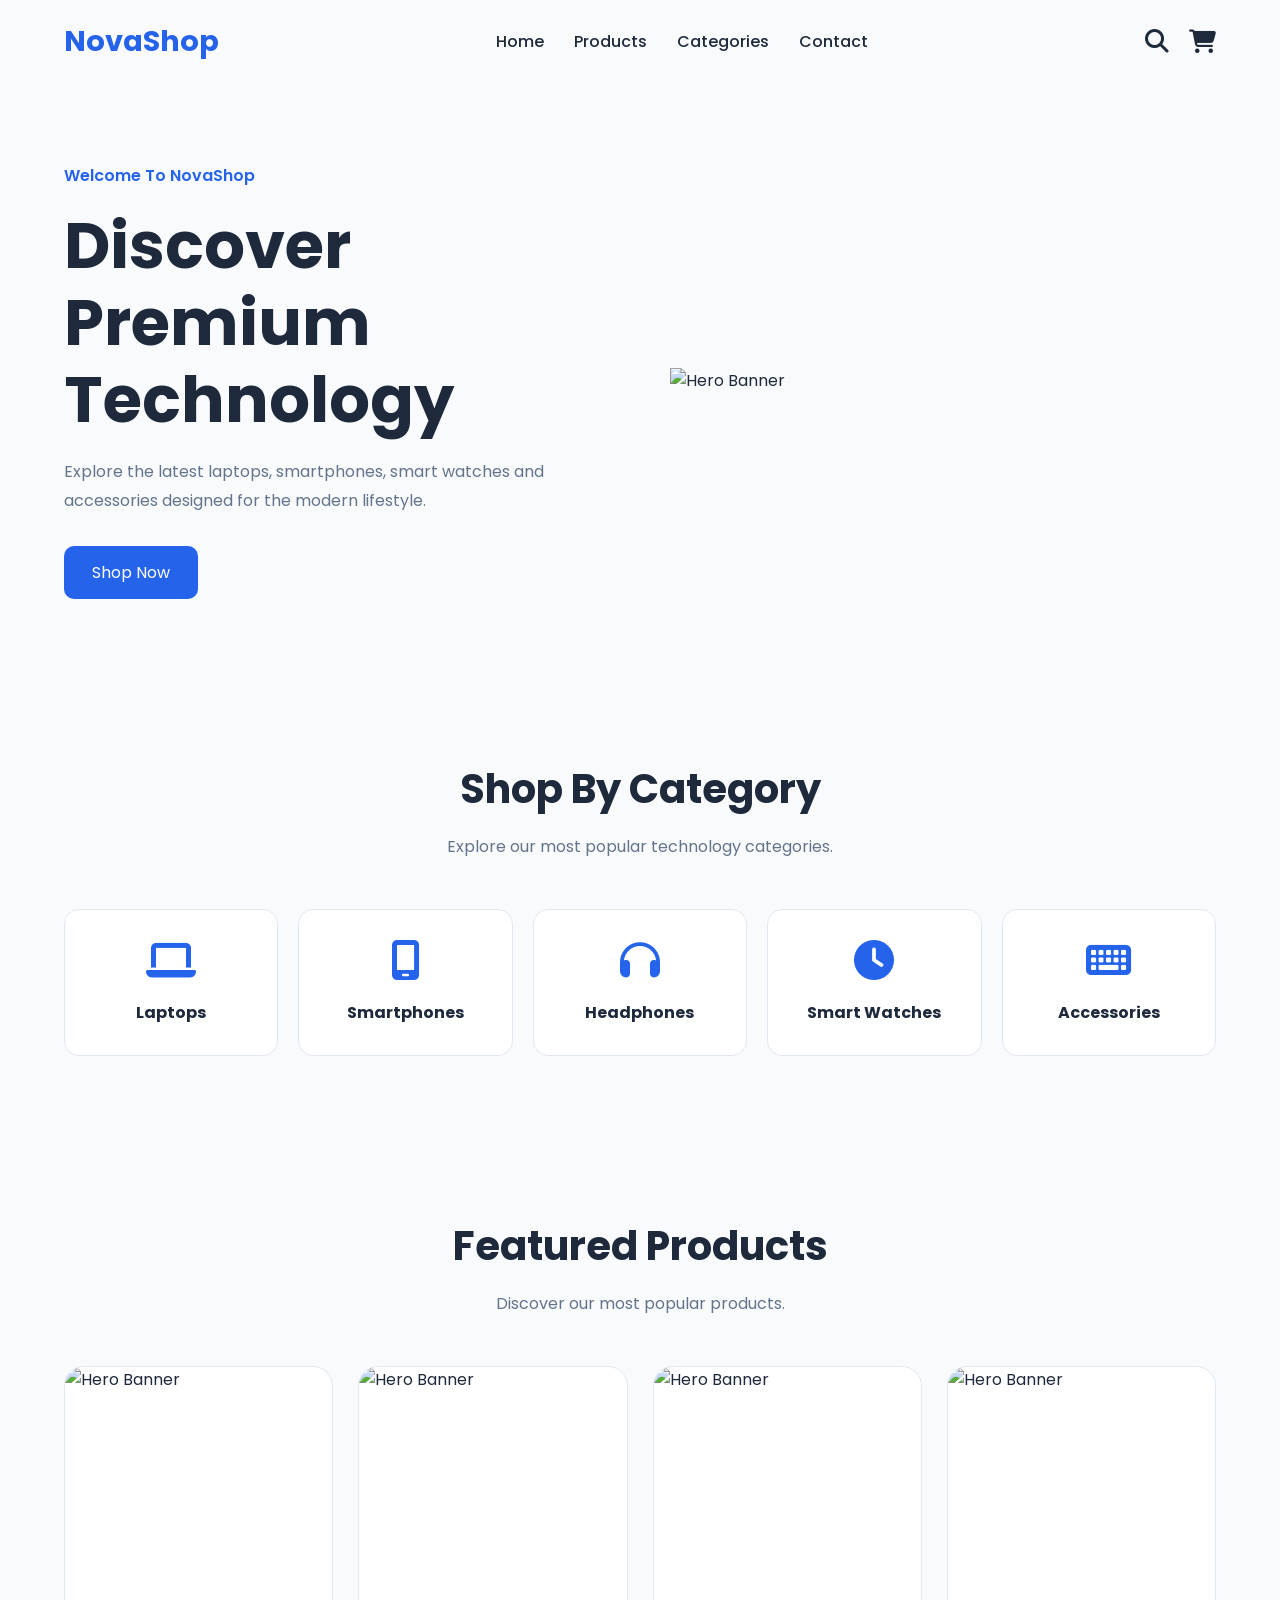
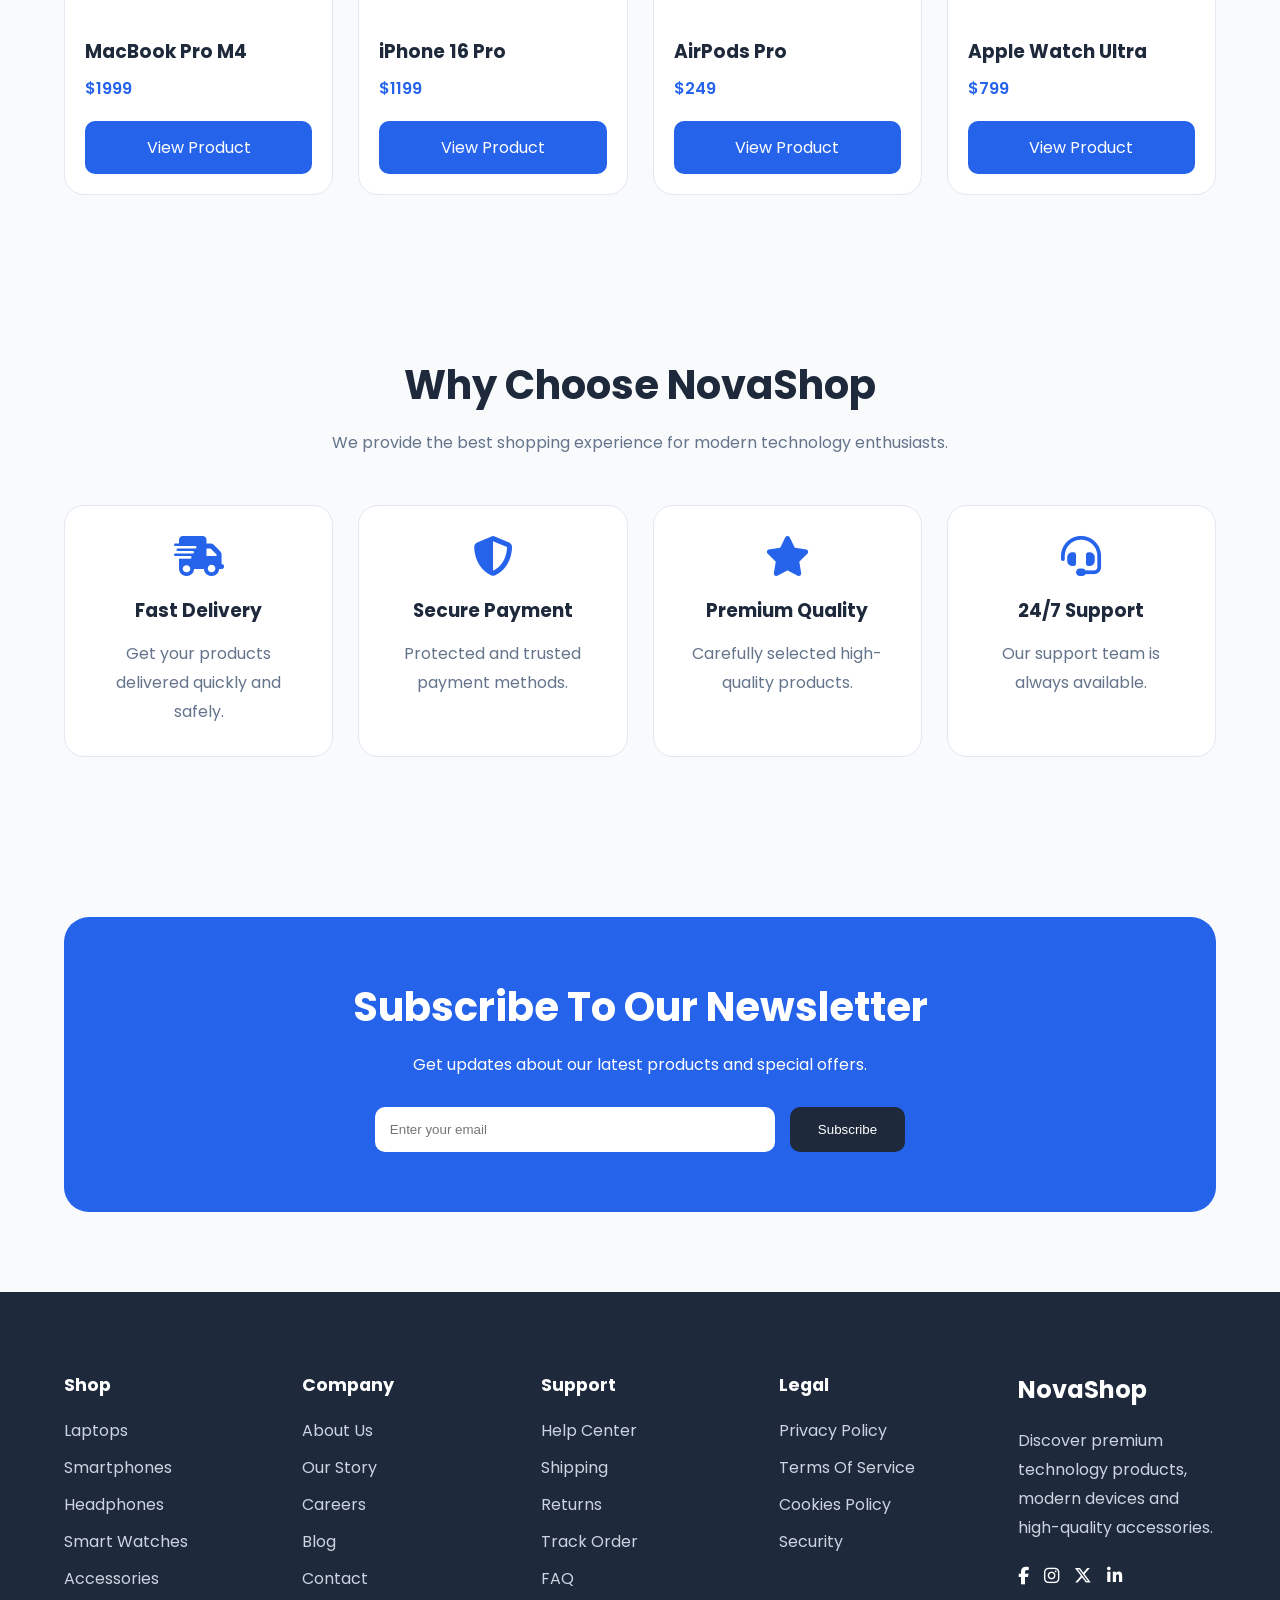
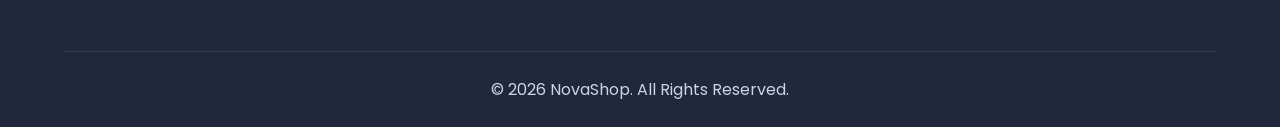
==== index.html @ 2e151ddd "Add homepage UI, responsive navbar, mobile sidebar navigation, search interaction, CSS architecture," ====
<!DOCTYPE html>
<html lang="en">

<head>

    <meta charset="UTF-8">

    <meta name="viewport" content="width=device-width, initial-scale=1.0">

    <title>NovaShop | Premium Tech Store</title>

    <!-- Google Font -->

    <link rel="preconnect" href="https://fonts.googleapis.com">

    <link rel="preconnect" href="https://fonts.gstatic.com" crossorigin>

    <link href="https://fonts.googleapis.com/css2?family=Poppins:wght@300;400;500;600;700;800&display=swap" rel="stylesheet">

    <!-- Font Awesome -->

    <link rel="stylesheet" href="https://cdnjs.cloudflare.com/ajax/libs/font-awesome/6.7.2/css/all.min.css">

    <!-- Main CSS -->

    <link rel="stylesheet" href="assets/css/style.css">
    <link rel="stylesheet" href="assets/css/responsive.css">

</head>

<body>

    <header>

        

        <nav class="navbar container">

            <a href="index.html" class="logo">
                NovaShop
            </a>

            <!-- Desktop Navigation -->

            <ul class="nav-links">

                <li>
                    <a href="index.html">Home</a>
                </li>

                <li>
                    <a href="products.html">Products</a>
                </li>

                <li>
                    <a href="#">Categories</a>
                </li>

                <li>
                    <a href="#">Contact</a>
                </li>

                

            </ul>

            <!-- Desktop Icons -->

           <div class="nav-actions">

                <div class="nav-icons">

                    <a href="#" class="search-toggle">
                        <i class="fa-solid fa-magnifying-glass"></i>
                    </a>
                    
                    <a href="cart.html">
                        <i class="fa-solid fa-cart-shopping"></i>
                    </a>
                    
                    <div class="menu-toggle">
                        <i class="fa-solid fa-bars"></i>
                    </div>
                    
                </div>
            </div>

        </nav>

        <div class="search-box ">

            <input id="search-input" type="text" placeholder="Search products...">

        </div>

    </header>

    <div class="overlay"></div>
    

    <main>

        <section class="hero">

            <div class="container">

                <div class="hero-content">

                    <div class="hero-text">

                        <span class="hero-subtitle">
                            Welcome To NovaShop
                        </span>

                        <h1>
                            Discover Premium Technology
                        </h1>

                        <p>
                            Explore the latest laptops, smartphones,
                            smart watches and accessories designed
                            for the modern lifestyle.
                        </p>

                        <a href="products.html" class="btn">
                            Shop Now
                        </a>

                    </div>

                    <div class="hero-image">

                        <!-- <img src="assets/images/banners/hero-banner.png"
                        alt="Hero Banner"> -->

                        <img src="https://placehold.co/600x500"
                            alt="Hero Banner">

                    </div>

                </div>

            </div>

        </section>

        <section class="categories">

            <div class="container">

                <div class="section-title">

                    <h2>Shop By Category</h2>

                    <p>
                        Explore our most popular technology categories.
                    </p>

                </div>

                <div class="categories-container">

                    <div class="category-card">

                        <i class="fa-solid fa-laptop"></i>

                        <h3>Laptops</h3>

                    </div>

                    <div class="category-card">

                        <i class="fa-solid fa-mobile-screen"></i>

                        <h3>Smartphones</h3>

                    </div>

                    <div class="category-card">

                        <i class="fa-solid fa-headphones"></i>

                        <h3>Headphones</h3>

                    </div>

                    <div class="category-card">

                       <i class="fa-solid fa-clock"></i>

                        <h3>Smart Watches</h3>

                    </div>

                    <div class="category-card">

                        <i class="fa-solid fa-keyboard"></i>

                        <h3>Accessories</h3>

                    </div>

                </div>

            </div>

        </section>

        <section class="featured-products">

            <div class="container">

                <div class="section-title">

                    <h2>Featured Products</h2>

                    <p>
                        Discover our most popular products.
                    </p>

                </div>

                <div class="products-grid">

                    <div class="product-card">

                        <img src="https://placehold.co/600x500"
                            alt="Hero Banner">

                        <!-- <img src="assets/images/products/product-1.png" alt="Product"> -->

                        <div class="product-info">

                            <h3>MacBook Pro M4</h3>

                            <p>$1999</p>

                            <a href="#" class="btn">
                                View Product
                            </a>

                        </div>

                    </div>

                    <div class="product-card">

                        <img src="https://placehold.co/600x500"
                            alt="Hero Banner">

                        <!-- <img src="assets/images/products/product-2.png" alt="Product"> -->

                        <div class="product-info">

                            <h3>iPhone 16 Pro</h3>

                            <p>$1199</p>

                            <a href="#" class="btn">
                                View Product
                            </a>

                        </div>

                    </div>

                    <div class="product-card">

                        <img src="https://placehold.co/600x500"
                            alt="Hero Banner">

                        <!-- <img src="assets/images/products/product-3.png" alt="Product"> -->

                        <div class="product-info">

                            <h3>AirPods Pro</h3>

                            <p>$249</p>

                            <a href="#" class="btn">
                                View Product
                            </a>

                        </div>

                    </div>

                    <div class="product-card">

                        <img src="https://placehold.co/600x500"
                            alt="Hero Banner">

                        <!-- <img src="assets/images/products/product-4.png" alt="Product"> -->

                        <div class="product-info">

                            <h3>Apple Watch Ultra</h3>

                            <p>$799</p>

                            <a href="#" class="btn">
                                View Product
                            </a>

                        </div>

                    </div>

                </div>

            </div>

        </section>

        <section class="features">

            <div class="container">

                <div class="section-title">

                    <h2>Why Choose NovaShop</h2>

                    <p>
                        We provide the best shopping experience
                        for modern technology enthusiasts.
                    </p>

                </div>

                <div class="features-grid">

                    <div class="feature-card">

                        <i class="fa-solid fa-truck-fast"></i>

                        <h3>Fast Delivery</h3>

                        <p>
                            Get your products delivered quickly
                            and safely.
                        </p>

                    </div>

                    <div class="feature-card">

                        <i class="fa-solid fa-shield-halved"></i>

                        <h3>Secure Payment</h3>

                        <p>
                            Protected and trusted payment methods.
                        </p>

                    </div>

                    <div class="feature-card">

                        <i class="fa-solid fa-star"></i>

                        <h3>Premium Quality</h3>

                        <p>
                            Carefully selected high-quality products.
                        </p>

                    </div>

                    <div class="feature-card">

                        <i class="fa-solid fa-headset"></i>

                        <h3>24/7 Support</h3>

                        <p>
                            Our support team is always available.
                        </p>

                    </div>

                </div>

            </div>

        </section>

        <section class="newsletter">

            <div class="container">

                <div class="newsletter-content">

                    <h2>
                        Subscribe To Our Newsletter
                    </h2>

                    <p>
                        Get updates about our latest products
                        and special offers.
                    </p>

                    <form>

                        <input
                            type="email"
                            placeholder="Enter your email">

                        <button type="submit" class="btn">
                            Subscribe
                        </button>

                    </form>

                </div>

            </div>

        </section>

    </main>



    <footer class="footer">

        <div class="container">

            <div class="footer-container">

                <div class="footer-column">

                    <h3>Shop</h3>

                    <ul>

                        <li><a href="#">Laptops</a></li>

                        <li><a href="#">Smartphones</a></li>

                        <li><a href="#">Headphones</a></li>

                        <li><a href="#">Smart Watches</a></li>

                        <li><a href="#">Accessories</a></li>

                    </ul>

                </div>

                <div class="footer-column">

                    <h3>Company</h3>

                    <ul>

                        <li><a href="about.html">About Us</a></li>

                        <li><a href="#">Our Story</a></li>

                        <li><a href="#">Careers</a></li>

                        <li><a href="#">Blog</a></li>

                        <li><a href="contact.html">Contact</a></li>

                    </ul>

                </div>

                <div class="footer-column">

                    <h3>Support</h3>

                    <ul>

                        <li><a href="#">Help Center</a></li>

                        <li><a href="#">Shipping</a></li>

                        <li><a href="#">Returns</a></li>

                        <li><a href="#">Track Order</a></li>

                        <li><a href="#">FAQ</a></li>

                    </ul>

                </div>

                <div class="footer-column">

                    <h3>Legal</h3>

                    <ul>

                        <li><a href="#">Privacy Policy</a></li>

                        <li><a href="#">Terms Of Service</a></li>

                        <li><a href="#">Cookies Policy</a></li>

                        <li><a href="#">Security</a></li>

                    </ul>

                </div>

                <div class="footer-column footer-brand">

                    <h2>NovaShop</h2>

                    <p>
                        Discover premium technology products,
                        modern devices and high-quality accessories.
                    </p>

                    <div class="social-icons">

                        <a href="#">
                            <i class="fa-brands fa-facebook-f"></i>
                        </a>

                        <a href="#">
                            <i class="fa-brands fa-instagram"></i>
                        </a>

                        <a href="#">
                            <i class="fa-brands fa-x-twitter"></i>
                        </a>

                        <a href="#">
                            <i class="fa-brands fa-linkedin-in"></i>
                        </a>

                    </div>

                </div>

            </div>

            <div class="footer-bottom">

                <p>
                    © 2026 NovaShop. All Rights Reserved.
                </p>

            </div>

        </div>

    </footer>

    <script src="assets/js/main.js"></script>
</body>

</html>
---- assets/css/style.css ----
/* RESET */


* {
    margin: 0;
    padding: 0;
    box-sizing: border-box;
}


   /* ROOT VARIABLES */

:root {

    --primary-color: #2563eb;

    --secondary-color: #1e293b;

    --background-color: #f8fafc;

    --white-color: #ffffff;

    --gray-color: #64748b;

    --border-color: #e2e8f0;

    --transition: 0.3s;
}


/* GLOBAL STYLES*/

html {
    scroll-behavior: smooth;
}

body {

    font-family: "Poppins", sans-serif;

    background-color: var(--background-color);

    color: var(--secondary-color);
}

img {
    max-width: 100%;
    display: block;
}

a {
    text-decoration: none;
}

ul {
    list-style: none;
}


/* REUSABLE CLASSES */

.container {

    width: 90%;

    max-width: 1200px;

    margin: 0 auto;
}


.btn {

    display: inline-block;

    padding: 14px 28px;

    background-color: var(--primary-color);

    color: var(--white-color);

    border-radius: 10px;

    transition: var(--transition);
    
}

.btn:hover {

    transform: translateY(-3px);
}





/*  HEADER*/

.header {

    background-color: var(--white-color);

    border-bottom: 1px solid var(--border-color);
}


.overlay {

    position: fixed;

    top: 0;

    left: 0;

    width: 100%;

    height: 100vh;

    background: rgba(0,0,0,0.4);

    opacity: 0;

    visibility: hidden;

    transition: 0.4s;

    z-index: 999;
}

/*  NAVBAR */

.navbar {

    display: flex;

    justify-content: space-between;

    align-items: center;

    padding: 20px 0;
}


.logo {

    font-size: 1.8rem;

    font-weight: 700;

    color: var(--primary-color);
}


.nav-links {

    display: flex;

    gap: 30px;
}


.nav-links a {

    color: var(--secondary-color);

    font-weight: 500;

    transition: var(--transition);
}


.nav-links a:hover {

    color: var(--primary-color);
}


.nav-icons {

    display: flex;

    gap: 20px;
}


.menu-toggle {

    display: none;

    font-size: 1.5rem;

    cursor: pointer;
}


.nav-icons a {

    color: var(--secondary-color);

    font-size: 1.5rem;

    transition: var(--transition);
}


.nav-icons a:hover {

    color: var(--primary-color);
}

.mobile-icons {

    display: none;
}



.search-box {

    display: none;

    padding: 20px 0;

    animation: searchDrop 0.3s ease;

     width: 100%;
}

@keyframes searchDrop {

    from {

        opacity: 0;

        transform: translateY(-10px);
    }

    to {

        opacity: 1;

        transform: translateY(0);
    }
}


.search-box.active {

     display: flex;

    justify-content: center;

    padding: 20px 0;
}


.search-box input {

    width: 100%;

    max-width: 600px;

    padding: 15px 20px;

    border: 1px solid var(--border-color);

    border-radius: 10px;

     box-shadow: 0 5px 15px rgba(0,0,0,0.08);

    font-size: 1rem;

    outline: none;
}


/* Hero  */





.hero {

    padding: 80px 0;
}


.hero-content {

    display: flex;

    align-items: center;

    justify-content: space-between;

    gap: 60px;
}


.hero-text {

    flex: 1;
}


.hero-subtitle {

    color: var(--primary-color);

    font-weight: 600;
}


.hero-text h1 {

    font-size: 4rem;

    line-height: 1.2;

    margin: 20px 0;
}


.hero-text p {

    color: var(--gray-color);

    line-height: 1.8;

    margin-bottom: 30px;
}


.hero-image {

    flex: 1;
}


.hero-image img {

    width: 100%;
}


/*SECTION TITLE */

.section-title {

    text-align: center;

    margin-bottom: 50px;
}

.section-title h2 {

    font-size: 2.5rem;

    margin-bottom: 15px;
}

.section-title p {

    color: var(--gray-color);
}


/* CATEGORIES*/

.categories {

    padding: 80px 0;
}

.categories-container {

    display: grid;

    grid-template-columns: repeat(5, 1fr);

    gap: 20px;
}

.category-card {

    background-color: var(--white-color);

    padding: 30px 20px;

    text-align: center;

    border-radius: 15px;

    border: 1px solid var(--border-color);

    transition: var(--transition);

    cursor: pointer;
}

.category-card:hover {

    transform: translateY(-8px);
}

.category-card i {

    font-size: 2.5rem;

    color: var(--primary-color);

    margin-bottom: 20px;
}

.category-card h3 {

    font-size: 1rem;
}





/* FEATURED PRODUCTS*/

.featured-products {

    padding: 80px 0;
}

.products-grid {

    display: grid;

    grid-template-columns: repeat(4, 1fr);

    gap: 25px;
}

.product-card {

    background-color: var(--white-color);

    border-radius: 20px;

    overflow: hidden;

    border: 1px solid var(--border-color);

    transition: var(--transition);
}

.product-card:hover {

    transform: translateY(-10px);
}

.product-card img {

    width: 100%;

    height: 250px;

    object-fit: cover;
}

.product-info {

    padding: 20px;
}

.product-info h3 {

    margin-bottom: 10px;
}

.product-info p {

    color: var(--primary-color);

    font-weight: 600;

    margin-bottom: 20px;
}

.product-info .btn {

    width: 100%;

    text-align: center;
}



/* FEATURES */

.features {

    padding: 80px 0;
}

.features-grid {

    display: grid;

    grid-template-columns: repeat(4, 1fr);

    gap: 25px;
}

.feature-card {

    background-color: var(--white-color);

    border: 1px solid var(--border-color);

    border-radius: 20px;

    padding: 30px;

    text-align: center;

    transition: var(--transition);
}

.feature-card:hover {

    transform: translateY(-10px);
}

.feature-card i {

    font-size: 2.5rem;

    color: var(--primary-color);

    margin-bottom: 20px;
}

.feature-card h3 {

    margin-bottom: 15px;
}

.feature-card p {

    color: var(--gray-color);

    line-height: 1.8;
}



/* NEWSLETTER */

.newsletter {

    padding: 80px 0;
}

.newsletter-content {

    background-color: var(--primary-color);

    color: white;

    text-align: center;

    padding: 60px;

    border-radius: 25px;
}

.newsletter-content h2 {

    font-size: 2.5rem;

    margin-bottom: 15px;
}

.newsletter-content p {

    margin-bottom: 30px;
}

.newsletter-content form {

    display: flex;

    justify-content: center;

    gap: 15px;
}

.newsletter-content input {

    width: 400px;

    padding: 15px;

    border: none;

    border-radius: 10px;
}

.newsletter-content .btn {

     background-color: var(--secondary-color);

    color: white;
    border: none;
}
.newsletter-content .btn:hover {

    opacity: 0.9;
}



/* FOOTER*/

.footer {

    background-color: var(--secondary-color);

    color: white;

    padding-top: 80px;
}


.footer-container {

    display: grid;

    grid-template-columns: repeat(5, 1fr);

    gap: 40px;
}


.footer-column h3 {

    margin-bottom: 20px;

    font-size: 1.1rem;
}


.footer-column ul {

    display: flex;

    flex-direction: column;

    gap: 12px;
}


.footer-column a {

    color: #cbd5e1;

    transition: var(--transition);
}


.footer-column a:hover {

    color: white;
}


.footer-brand h2 {

    color: white;

    margin-bottom: 20px;
}


.footer-brand p {

    color: #cbd5e1;

    line-height: 1.8;

    margin-bottom: 20px;
}


.social-icons {

    display: flex;

    gap: 15px;
}


.social-icons a {

    color: white;

    font-size: 1.1rem;

    transition: var(--transition);
}


.social-icons a:hover {

    color: var(--primary-color);
}


.footer-bottom {

    margin-top: 60px;

    padding: 25px 0;

    border-top: 1px solid rgba(255,255,255,0.1);

    text-align: center;
}


.footer-bottom p {

    color: #cbd5e1;
}
---- assets/css/responsive.css ----
/* TABLET*/

@media (max-width: 992px) {

    .hero-content {

        flex-direction: column;

        text-align: center;
    }

    .hero-text h1 {

        font-size: 3rem;
    }

    .categories-container {

        grid-template-columns: repeat(3, 1fr);
    }

    .products-grid {

        grid-template-columns: repeat(2, 1fr);
    }

    .features-grid {

        grid-template-columns: repeat(2, 1fr);
    }

    .footer-container {

        grid-template-columns: repeat(2, 1fr);
    }

}


/* MOBILE */

@media (max-width: 768px) {

    .overlay.active {

        opacity: 1;

        visibility: visible;
    }

    .navbar {

        position: relative;

        flex-wrap: wrap;

         display: flex;

        justify-content: space-between;

        align-items: center;
    }

    .nav-actions {

        display: flex;

        align-items: center;

        gap: 20px;
    }

    .nav-actions a,
    .menu-toggle {

        color: var(--secondary-color);

        font-size: 1.4rem;

        cursor: pointer;
    }


    


    .menu-toggle {

        display: block;

        position: relative;

        z-index: 1100;
    }


    /* Sidebar */

    .nav-links {

        position: fixed;

        top: 0;

        right: -300px;

        width: 300px;

        height: 100vh;

        background-color: var(--white-color);

        display: flex;

        flex-direction: column;

        align-items: flex-start;
        

        justify-content: flex-start;

        padding-top: 100px;
        padding-left: 70px;

        gap: 40px;

        transition: 0.4s;

        z-index: 1000;

        box-shadow: -5px 0 20px rgba(0,0,0,0.1);
    }

    .nav-links li {

        width: 100%;
    }

    .nav-links a {

        font-size: 1.1rem;

        font-weight: 500;
    }

     

    .nav-links.active {

        right: 0;
    }


    .nav-icons {

        display: flex;

        gap: 20px;

        width: 100%;

        justify-content: center;

        margin-top: 20px;
    }


    .nav-icons.active {

        display: flex;
    }

    .mobile-icons {

        display: flex;

        gap: 25px;

        margin-top: 50px;

        padding-top: 30px;

        border-top: 1px solid #e5e7eb;
    }

    .mobile-icons a {

        font-size: 1.3rem;

        color: var(--dark-color);
    }

    .hero {

        padding: 60px 0;
    }

    .hero-text h1 {

        font-size: 2.3rem;
    }

    .categories-container {

        grid-template-columns: 1fr;
    }

    .products-grid {

        grid-template-columns: 1fr;
    }

    .features-grid {

        grid-template-columns: 1fr;
    }

    .newsletter-content {

        padding: 40px 20px;
    }

    .newsletter-content form {

        flex-direction: column;
    }

    .newsletter-content input {

        width: 100%;
    }

    .footer-container {

        grid-template-columns: 1fr;

        text-align: center;
    }

    .social-icons {

        justify-content: center;
    }

}
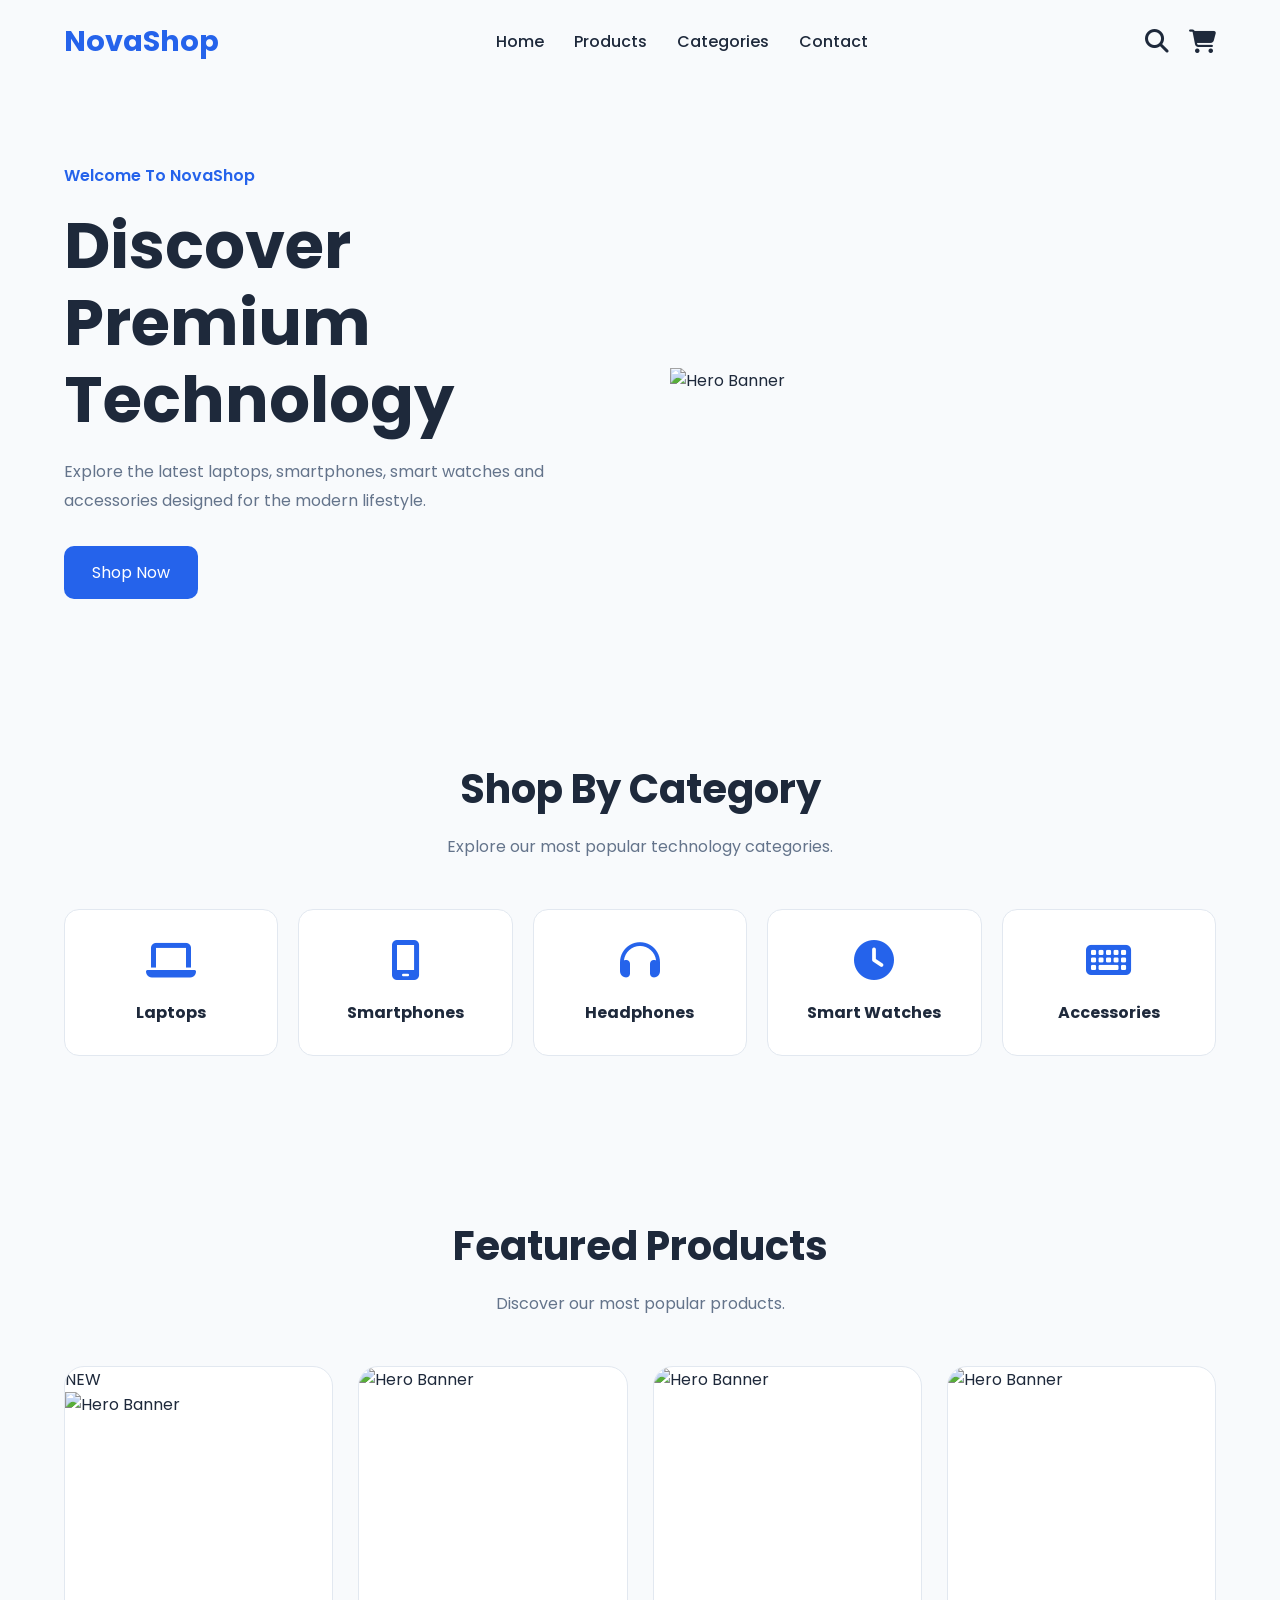
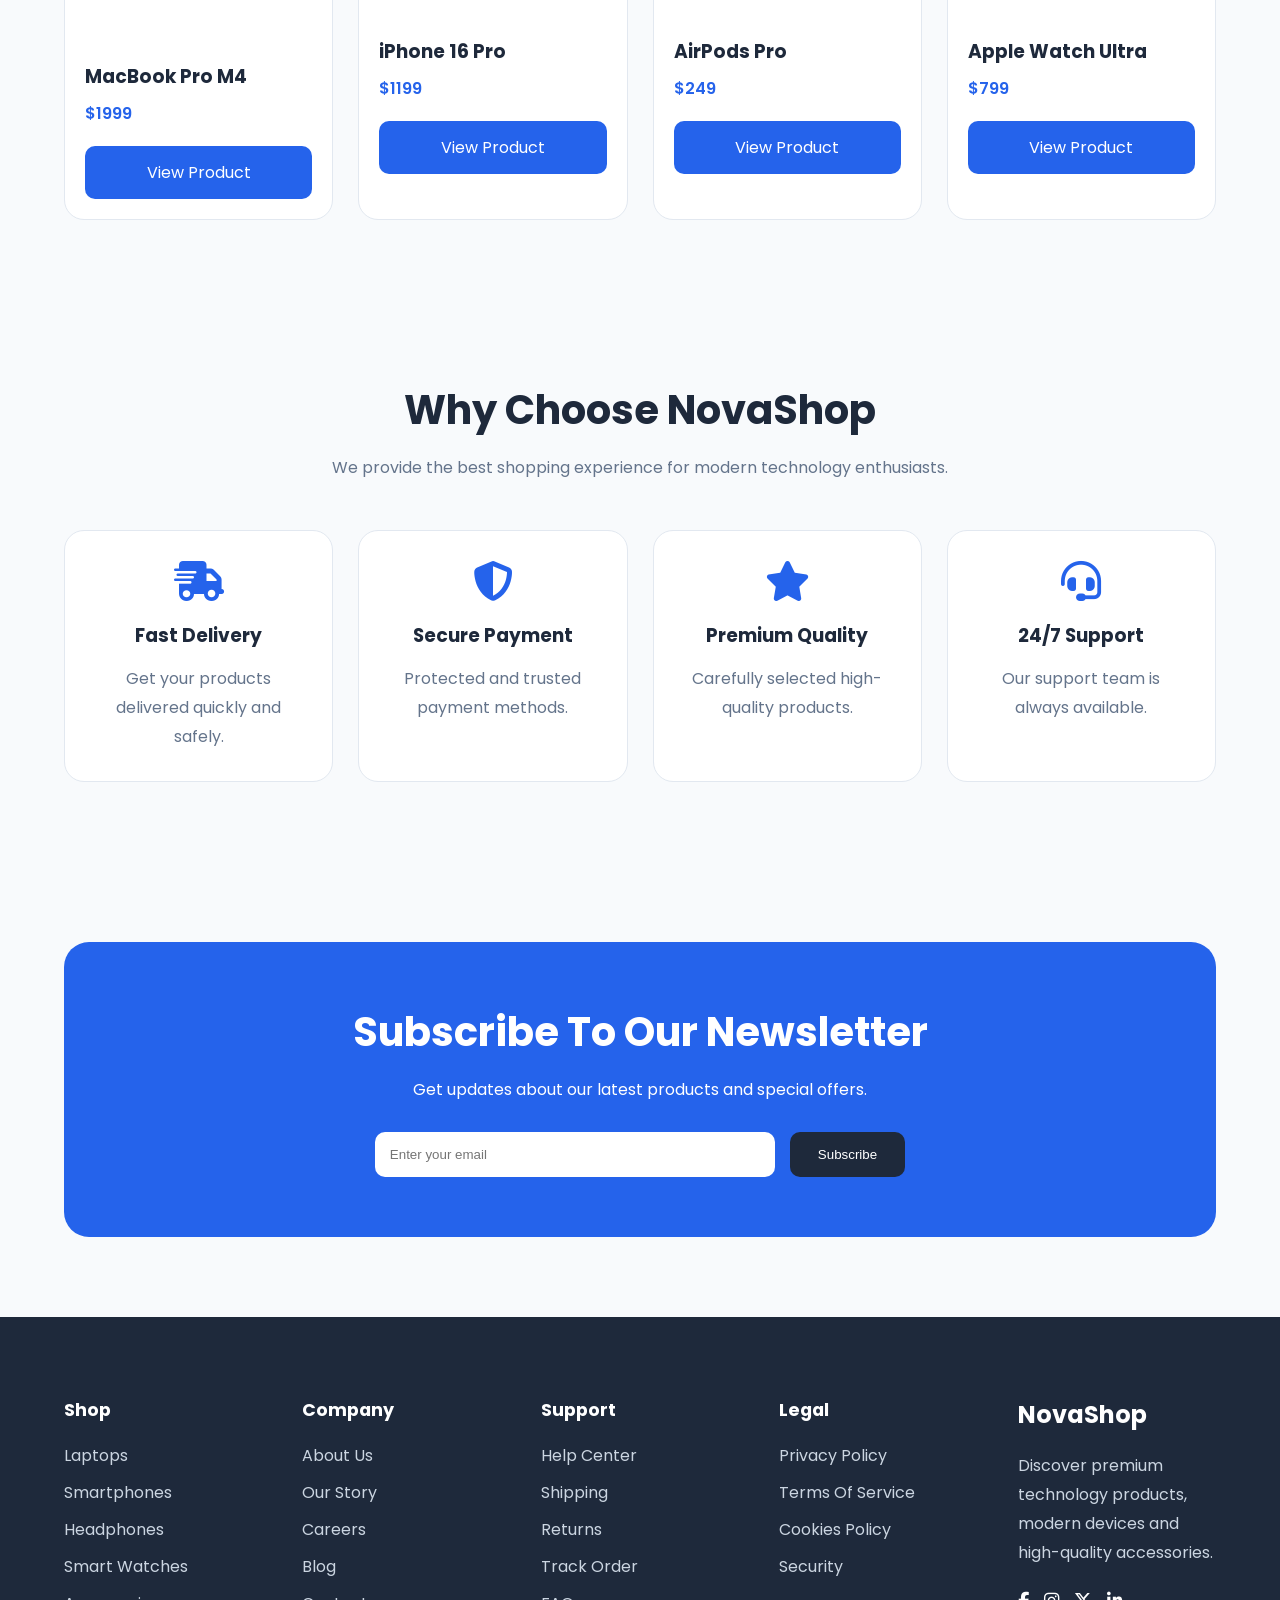
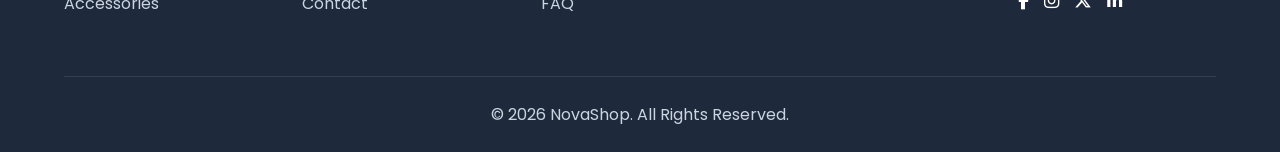
==== commit 081a2473: "modifi card product to page home" ====
--- a/index.html
+++ b/index.html
@@ -223,6 +223,9 @@
                 <div class="products-grid">
 
                     <div class="product-card">
+                        <div class="product-badge">
+                            NEW
+                        </div>
 
                         <img src="https://placehold.co/600x500"
                             alt="Hero Banner">
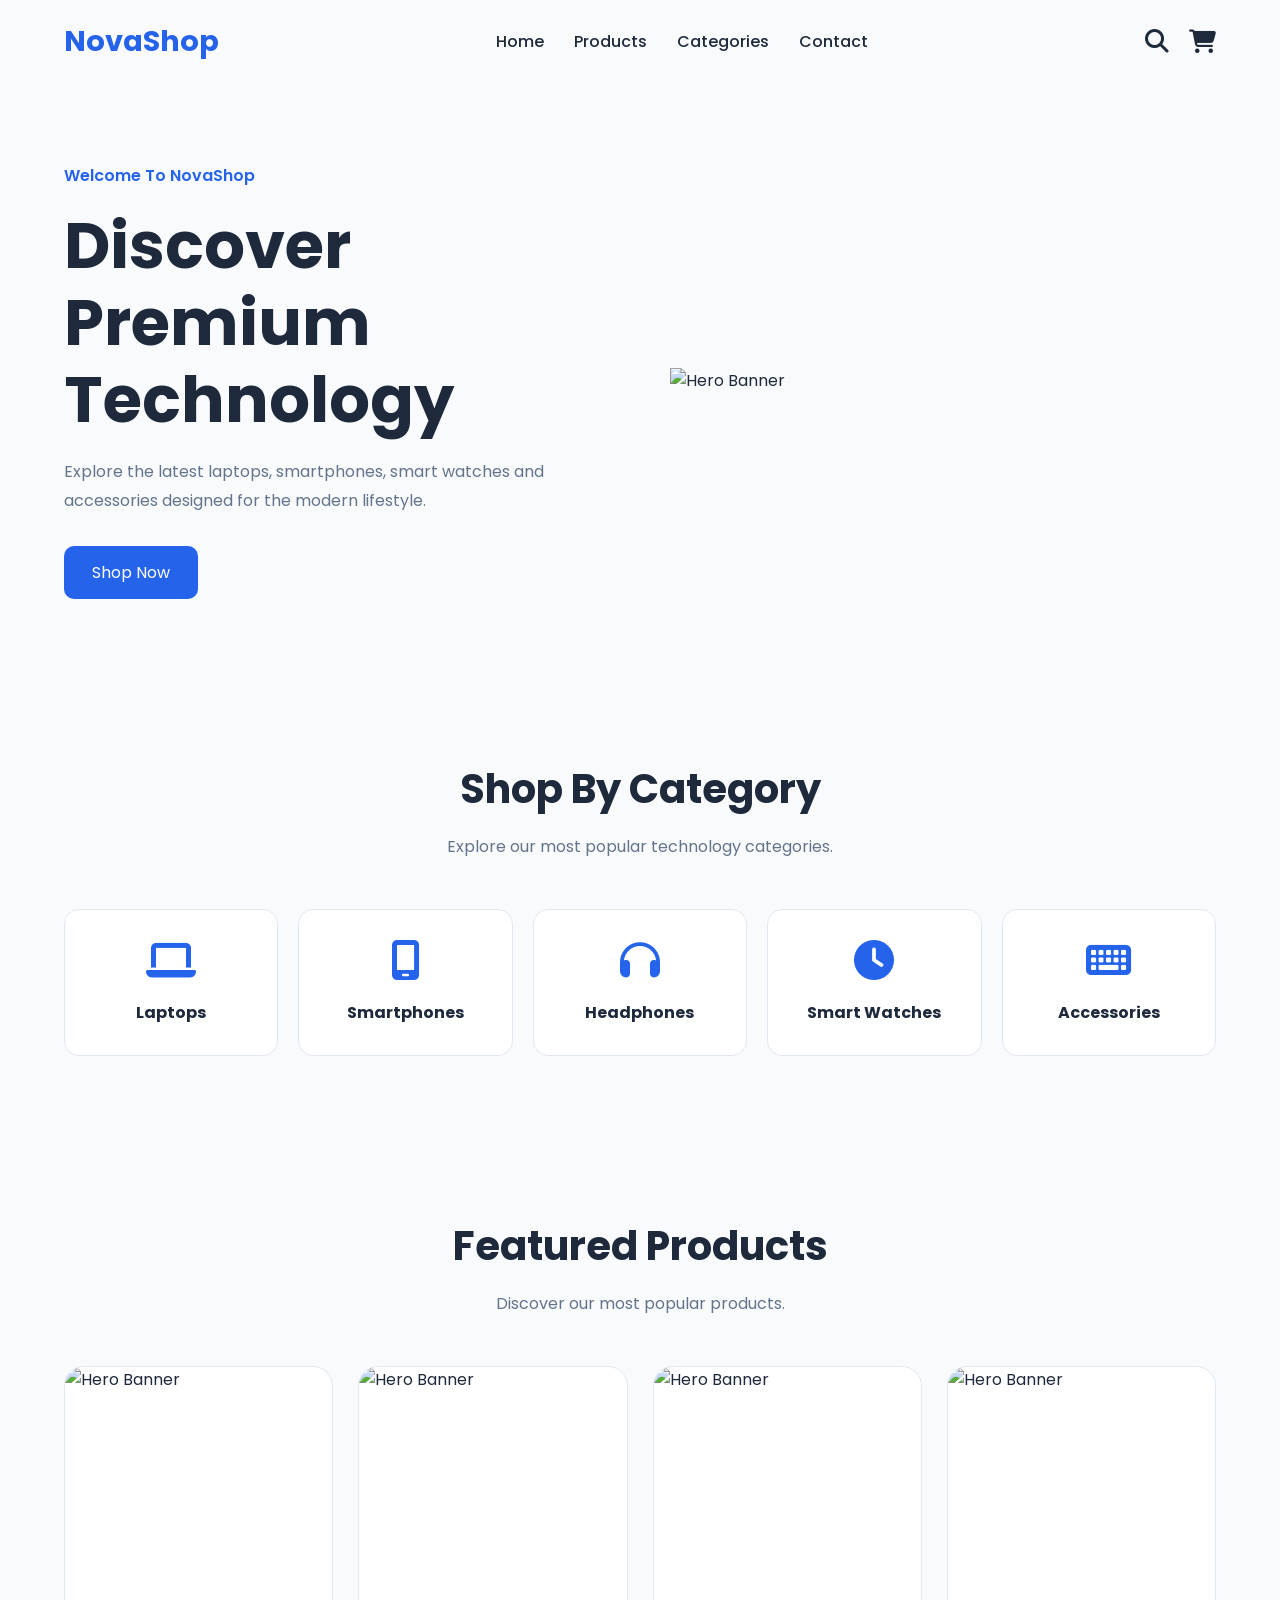
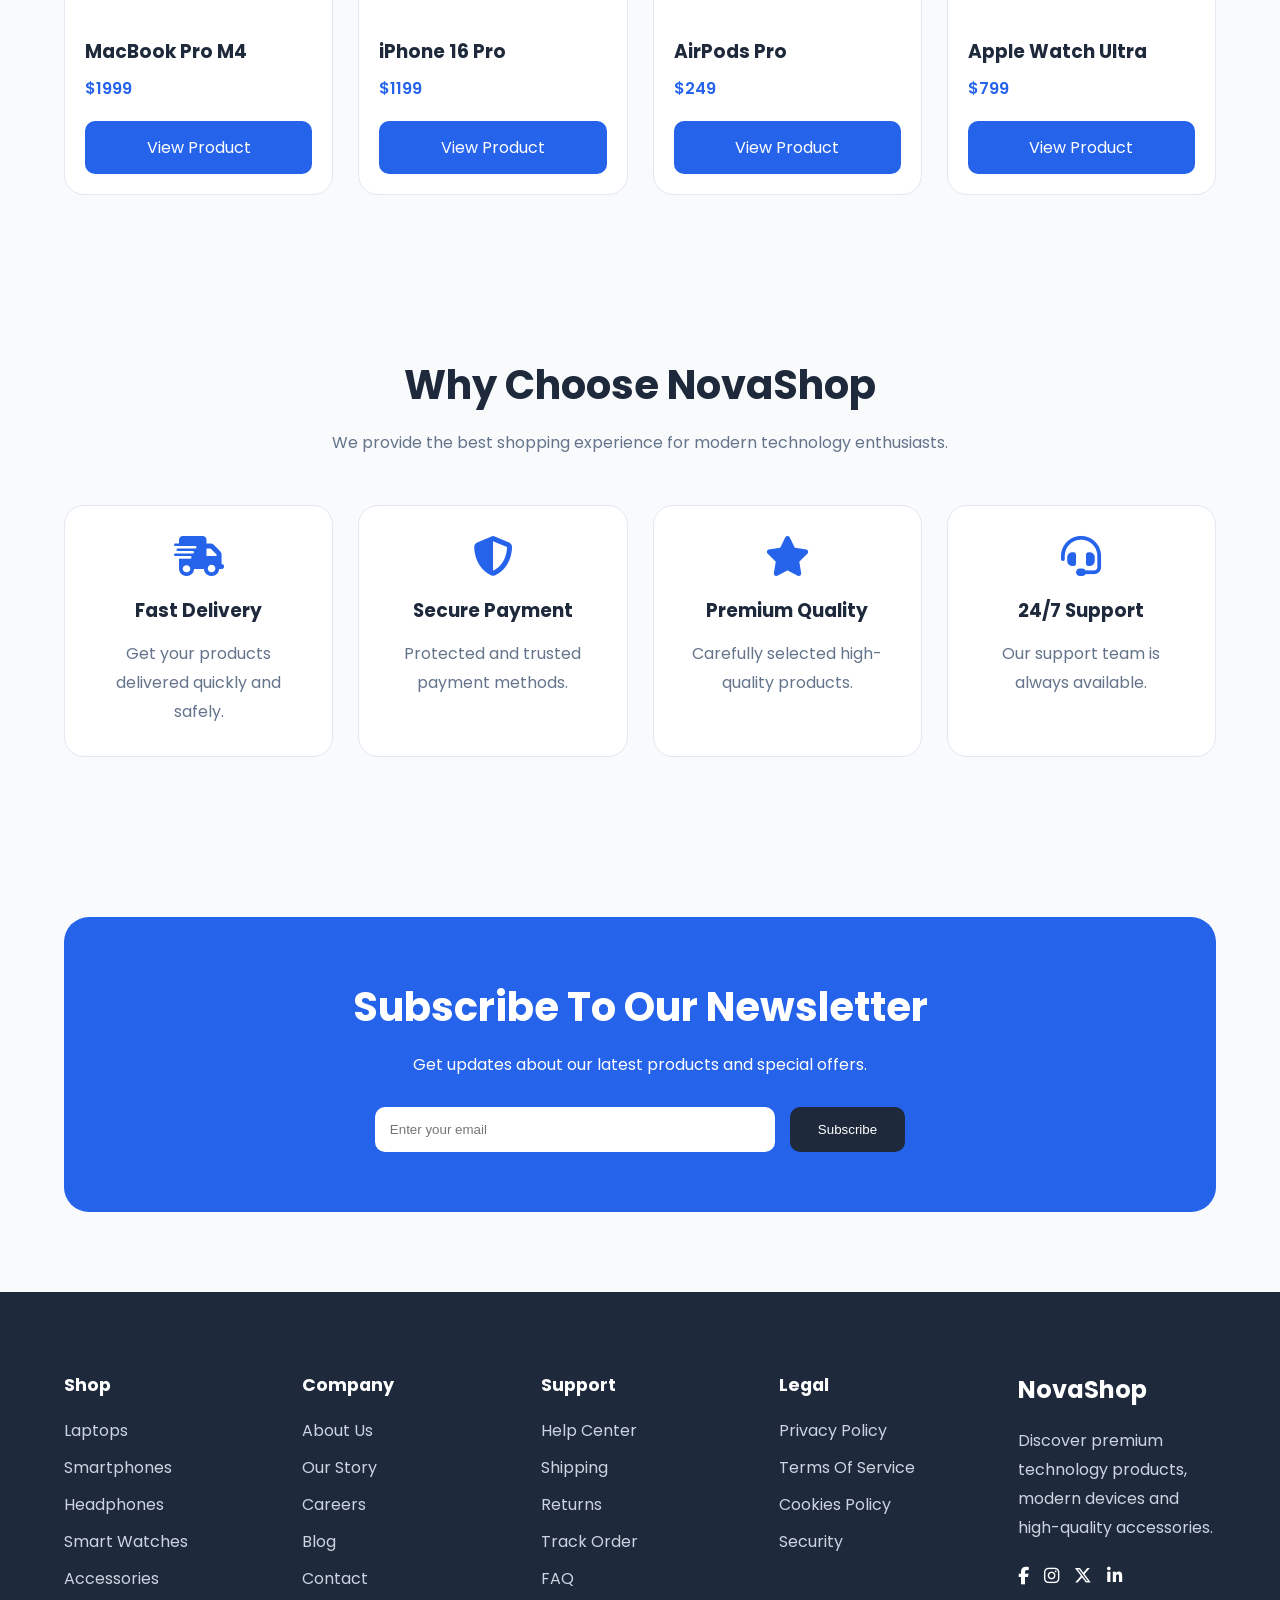
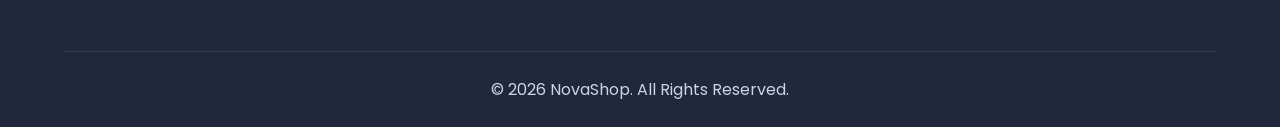
==== commit 2460edba: "Fix product grid rendering and category filters" ====
--- a/index.html
+++ b/index.html
@@ -223,9 +223,7 @@
                 <div class="products-grid">
 
                     <div class="product-card">
-                        <div class="product-badge">
-                            NEW
-                        </div>
+                       
 
                         <img src="https://placehold.co/600x500"
                             alt="Hero Banner">
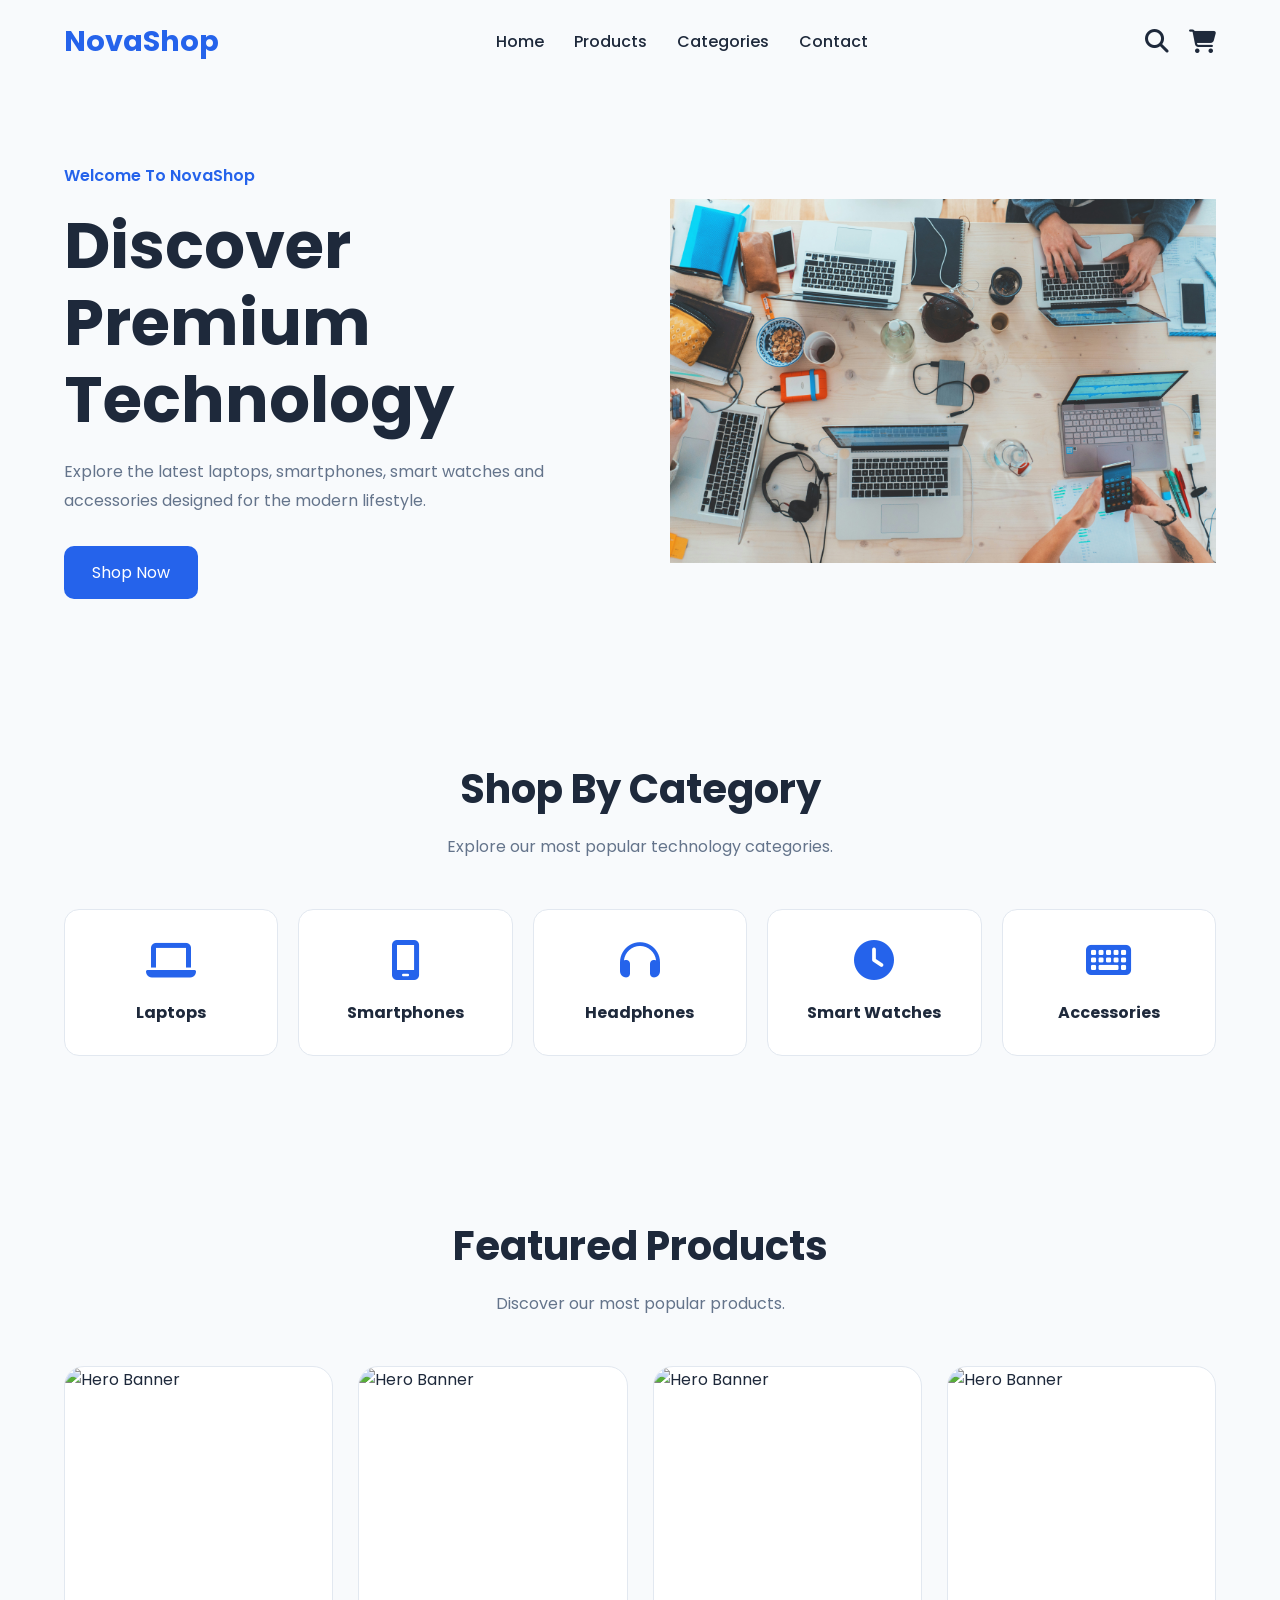
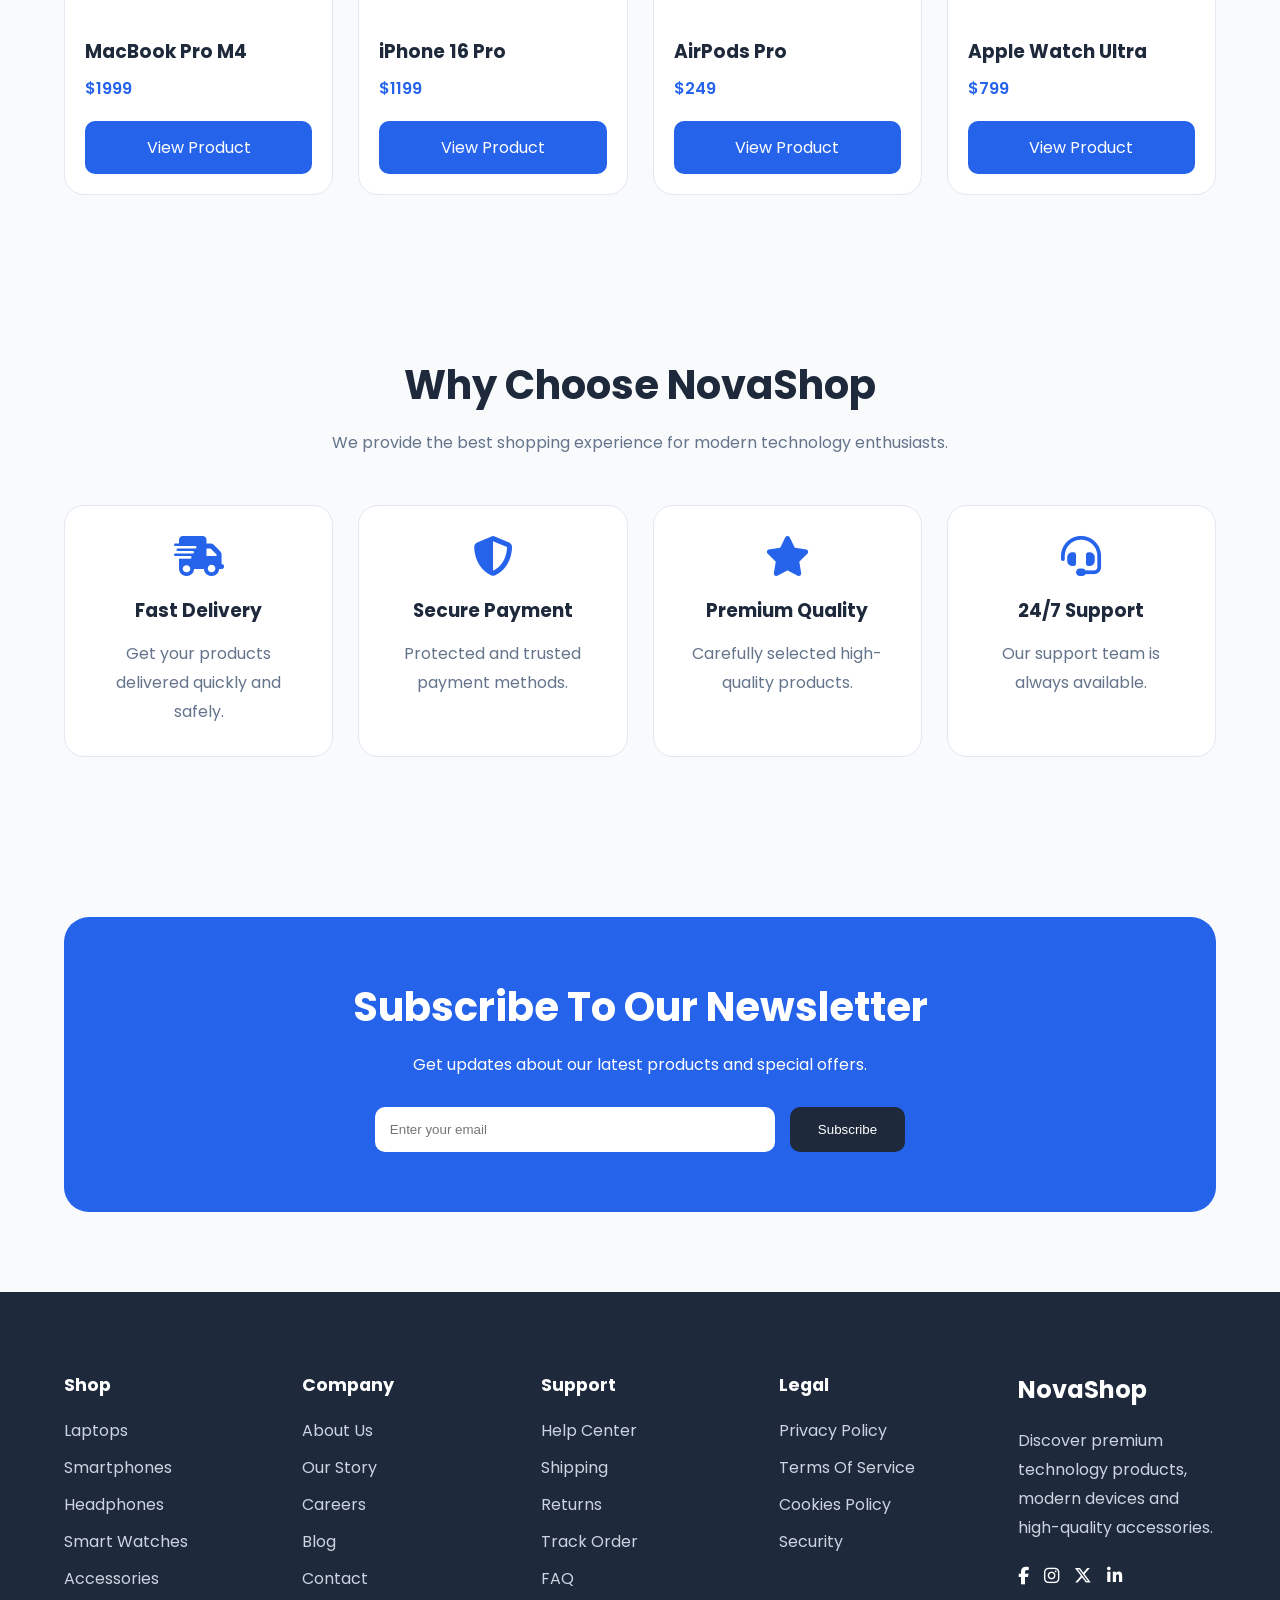
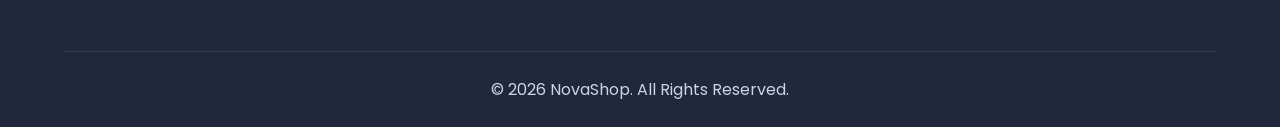
==== commit cc4529cb: "Add project images and update hero banner" ====
--- a/index.html
+++ b/index.html
@@ -133,7 +133,7 @@
                         <!-- <img src="assets/images/banners/hero-banner.png"
                         alt="Hero Banner"> -->
 
-                        <img src="https://placehold.co/600x500"
+                        <img src="assets/images/avatars/hero.jpg"
                             alt="Hero Banner">
 
                     </div>
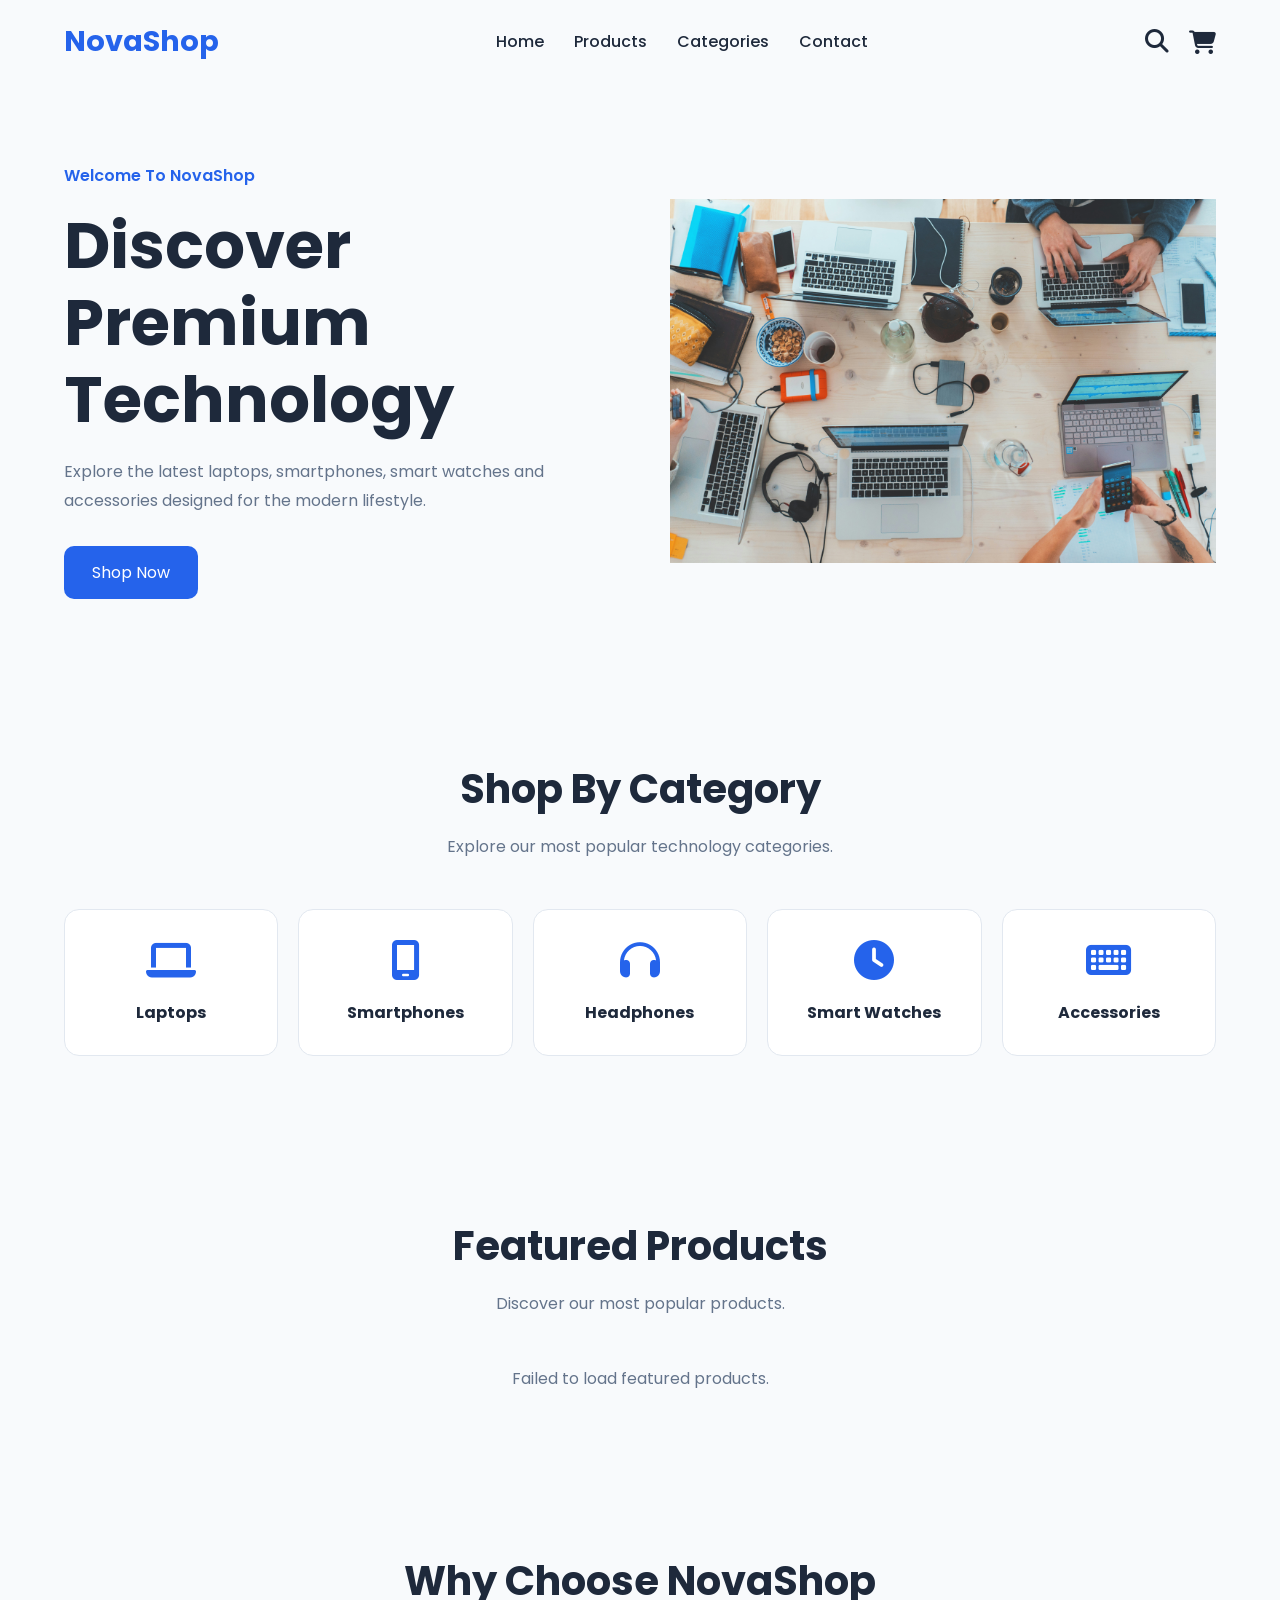
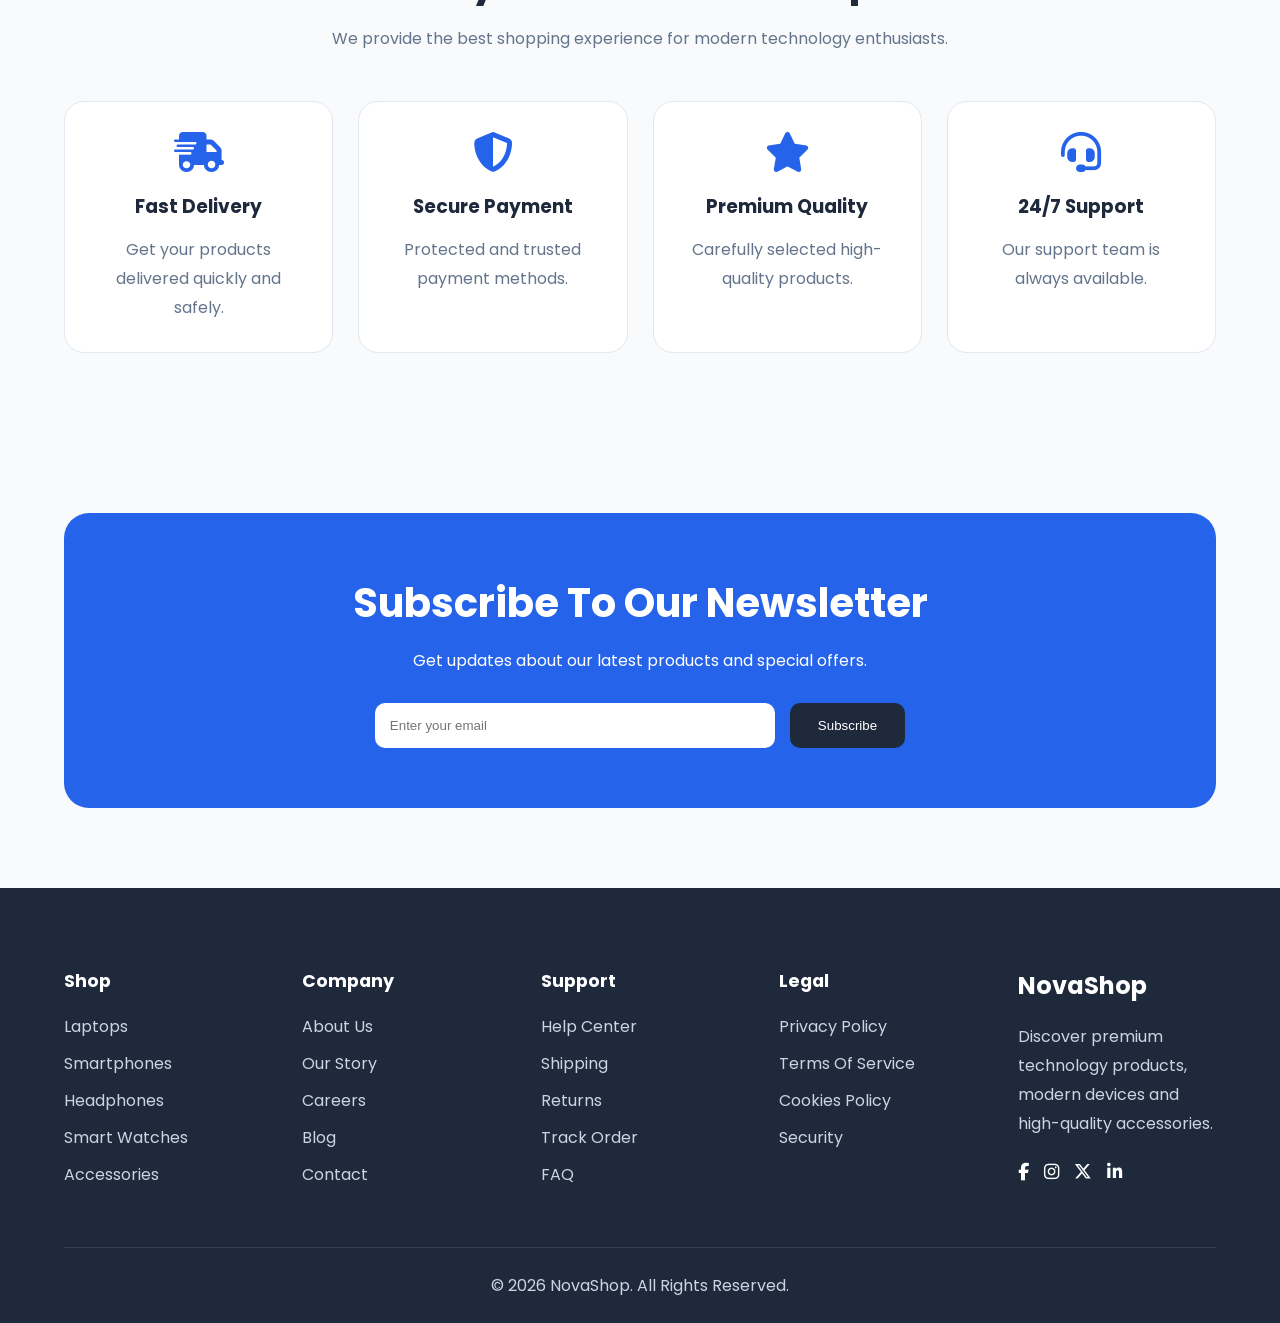
==== commit 9bd03268: "Update home page featured products" ====
--- a/index.html
+++ b/index.html
@@ -8,6 +8,8 @@
     <meta name="viewport" content="width=device-width, initial-scale=1.0">
 
     <title>NovaShop | Premium Tech Store</title>
+
+    <meta name="description" content="Discover premium technology products, modern tech devices, and high-quality accessories at NovaShop, your ultimate tech destination.">
 
     <!-- Google Font -->
 
@@ -40,7 +42,7 @@
                 NovaShop
             </a>
 
-            <!-- Desktop Navigation -->
+             <!-- Desktop Navigation -->
 
             <ul class="nav-links">
 
@@ -53,11 +55,11 @@
                 </li>
 
                 <li>
-                    <a href="#">Categories</a>
+                    <a href="products.html">Categories</a>
                 </li>
 
                 <li>
-                    <a href="#">Contact</a>
+                    <a href="contact.html">Contact</a>
                 </li>
 
                 
@@ -74,8 +76,9 @@
                         <i class="fa-solid fa-magnifying-glass"></i>
                     </a>
                     
-                    <a href="cart.html">
+                    <a href="cart.html" class="cart-icon-wrapper">
                         <i class="fa-solid fa-cart-shopping"></i>
+                        <span class="cart-count hidden">0</span>
                     </a>
                     
                     <div class="menu-toggle">
@@ -158,47 +161,47 @@
 
                 </div>
 
-                <div class="categories-container">
-
-                    <div class="category-card">
+                 <div class="categories-container">
+
+                    <a href="products.html?category=Laptops" class="category-card">
 
                         <i class="fa-solid fa-laptop"></i>
 
                         <h3>Laptops</h3>
 
-                    </div>
-
-                    <div class="category-card">
+                    </a>
+
+                    <a href="products.html?category=Smartphones" class="category-card">
 
                         <i class="fa-solid fa-mobile-screen"></i>
 
                         <h3>Smartphones</h3>
 
-                    </div>
-
-                    <div class="category-card">
+                    </a>
+
+                    <a href="products.html?category=Headphones" class="category-card">
 
                         <i class="fa-solid fa-headphones"></i>
 
                         <h3>Headphones</h3>
 
-                    </div>
-
-                    <div class="category-card">
+                    </a>
+
+                    <a href="products.html?category=Watches" class="category-card">
 
                        <i class="fa-solid fa-clock"></i>
 
                         <h3>Smart Watches</h3>
 
-                    </div>
-
-                    <div class="category-card">
+                    </a>
+
+                    <a href="products.html?category=Accessories" class="category-card">
 
                         <i class="fa-solid fa-keyboard"></i>
 
                         <h3>Accessories</h3>
 
-                    </div>
+                    </a>
 
                 </div>
 
@@ -220,92 +223,7 @@
 
                 </div>
 
-                <div class="products-grid">
-
-                    <div class="product-card">
-                       
-
-                        <img src="https://placehold.co/600x500"
-                            alt="Hero Banner">
-
-                        <!-- <img src="assets/images/products/product-1.png" alt="Product"> -->
-
-                        <div class="product-info">
-
-                            <h3>MacBook Pro M4</h3>
-
-                            <p>$1999</p>
-
-                            <a href="#" class="btn">
-                                View Product
-                            </a>
-
-                        </div>
-
-                    </div>
-
-                    <div class="product-card">
-
-                        <img src="https://placehold.co/600x500"
-                            alt="Hero Banner">
-
-                        <!-- <img src="assets/images/products/product-2.png" alt="Product"> -->
-
-                        <div class="product-info">
-
-                            <h3>iPhone 16 Pro</h3>
-
-                            <p>$1199</p>
-
-                            <a href="#" class="btn">
-                                View Product
-                            </a>
-
-                        </div>
-
-                    </div>
-
-                    <div class="product-card">
-
-                        <img src="https://placehold.co/600x500"
-                            alt="Hero Banner">
-
-                        <!-- <img src="assets/images/products/product-3.png" alt="Product"> -->
-
-                        <div class="product-info">
-
-                            <h3>AirPods Pro</h3>
-
-                            <p>$249</p>
-
-                            <a href="#" class="btn">
-                                View Product
-                            </a>
-
-                        </div>
-
-                    </div>
-
-                    <div class="product-card">
-
-                        <img src="https://placehold.co/600x500"
-                            alt="Hero Banner">
-
-                        <!-- <img src="assets/images/products/product-4.png" alt="Product"> -->
-
-                        <div class="product-info">
-
-                            <h3>Apple Watch Ultra</h3>
-
-                            <p>$799</p>
-
-                            <a href="#" class="btn">
-                                View Product
-                            </a>
-
-                        </div>
-
-                    </div>
+                 <div class="products-grid" id="featured-products-grid">
 
                 </div>
 
@@ -434,15 +352,15 @@
 
                     <ul>
 
-                        <li><a href="#">Laptops</a></li>
-
-                        <li><a href="#">Smartphones</a></li>
-
-                        <li><a href="#">Headphones</a></li>
-
-                        <li><a href="#">Smart Watches</a></li>
-
-                        <li><a href="#">Accessories</a></li>
+                        <li><a href="products.html?category=Laptops">Laptops</a></li>
+
+                        <li><a href="products.html?category=Smartphones">Smartphones</a></li>
+
+                        <li><a href="products.html?category=Headphones">Headphones</a></li>
+
+                        <li><a href="products.html?category=Watches">Smart Watches</a></li>
+
+                        <li><a href="products.html?category=Accessories">Accessories</a></li>
 
                     </ul>
 
@@ -551,6 +469,8 @@
 
     </footer>
 
+     <script src="assets/js/home.js"></script>
+    <script src="assets/js/search.js"></script>
     <script src="assets/js/main.js"></script>
 </body>
 
--- a/assets/css/style.css
+++ b/assets/css/style.css
@@ -208,6 +208,36 @@
     color: var(--primary-color);
 }
 
+.cart-icon-wrapper {
+    position: relative;
+    display: inline-flex;
+    align-items: center;
+}
+
+.cart-count {
+    position: absolute;
+    top: -5px;
+    right: -8px;
+    background-color: #ef4444;
+    color: var(--white-color);
+    font-size: 0.7rem;
+    font-weight: 600;
+    min-width: 18px;
+    height: 18px;
+    border-radius: 50%;
+    display: flex;
+    align-items: center;
+    justify-content: center;
+    padding: 0 4px;
+    border: 2px solid var(--white-color);
+    transition: var(--transition);
+    pointer-events: none;
+}
+
+.cart-count.hidden {
+    display: none;
+}
+
 .mobile-icons {
 
     display: none;
@@ -384,6 +414,10 @@
 
 .category-card {
 
+    display: block;
+
+    color: var(--secondary-color);
+
     background-color: var(--white-color);
 
     padding: 30px 20px;
@@ -463,6 +497,13 @@
     height: 250px;
 
     object-fit: cover;
+
+    transition: 0.4s;
+}
+
+.product-card:hover img {
+
+    transform: scale(1.05);
 }
 
 .product-info {
@@ -729,4 +770,67 @@
 .footer-bottom p {
 
     color: #cbd5e1;
+}
+
+.cart-page {
+
+    padding: 80px 0;
+}
+
+.cart-item {
+
+    display: flex;
+
+    align-items: center;
+
+    gap: 20px;
+
+    background: var(--white-color);
+
+    border: 1px solid var(--border-color);
+
+    border-radius: 15px;
+
+    padding: 20px;
+
+    margin-bottom: 20px;
+}
+
+.cart-item img {
+
+    width: 120px;
+
+    height: 120px;
+
+    object-fit: cover;
+
+    border-radius: 10px;
+}
+
+.cart-info {
+
+    flex: 1;
+}
+
+.cart-info h3 {
+
+    margin-bottom: 10px;
+}
+
+.cart-price {
+
+    color: var(--primary-color);
+
+    font-weight: 600;
+}
+
+.cart-total {
+
+    margin-top: 40px;
+
+    text-align: right;
+
+    font-size: 1.5rem;
+
+    font-weight: 700;
 }
